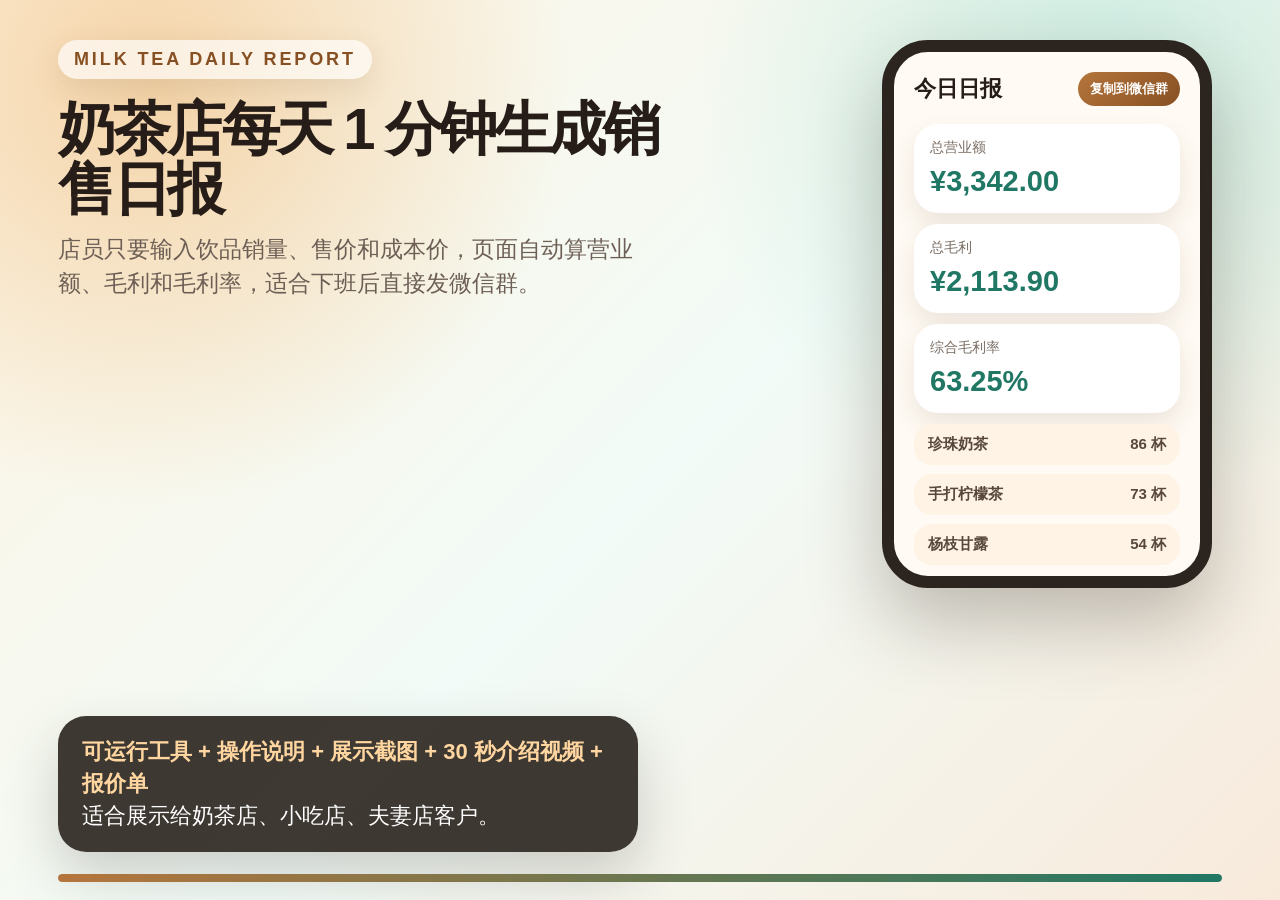
==== intro-video.html @ 0c88a12b "Build milk tea daily report deliverables" ====
<!DOCTYPE html>
<html lang="zh-CN">
  <head>
    <meta charset="UTF-8">
    <meta name="viewport" content="width=device-width, initial-scale=1.0">
    <title>奶茶店销售日报生成器介绍视频</title>
    <style>
      * {
        box-sizing: border-box;
      }

      body {
        min-height: 100vh;
        margin: 0;
        overflow: hidden;
        color: #261d18;
        background:
          radial-gradient(circle at 12% 10%, rgba(237, 184, 116, 0.55), transparent 30%),
          radial-gradient(circle at 86% 12%, rgba(128, 205, 178, 0.34), transparent 30%),
          linear-gradient(135deg, #fff4e3, #f2fbf7 52%, #f8eadb);
        font-family: "PingFang SC", "Noto Sans SC", "Microsoft YaHei", Arial, sans-serif;
      }

      .stage {
        position: relative;
        width: 100vw;
        height: 100vh;
        padding: 40px 58px;
      }

      .badge {
        display: inline-flex;
        padding: 9px 16px;
        border-radius: 999px;
        color: #875022;
        background: rgba(255, 255, 255, 0.65);
        box-shadow: 0 10px 30px rgba(99, 63, 31, 0.12);
        font-size: 18px;
        font-weight: 700;
        letter-spacing: 0.16em;
      }

      h1 {
        max-width: 640px;
        margin: 20px 0 12px;
        font-size: 58px;
        line-height: 1.04;
        letter-spacing: -0.06em;
      }

      .lead {
        max-width: 575px;
        margin: 0;
        color: #6d5f55;
        font-size: 23px;
        line-height: 1.5;
      }

      .phone {
        position: absolute;
        right: 68px;
        top: 40px;
        width: 330px;
        height: 548px;
        padding: 20px;
        border: 12px solid #2b241f;
        border-radius: 46px;
        background: #fffaf3;
        box-shadow: 0 34px 76px rgba(46, 32, 20, 0.28);
      }

      .phone-top {
        display: flex;
        justify-content: space-between;
        align-items: center;
        margin-bottom: 18px;
      }

      .phone-title {
        font-size: 22px;
        font-weight: 800;
      }

      .copy-pill {
        padding: 8px 12px;
        border-radius: 999px;
        color: #fff;
        background: linear-gradient(135deg, #b5753c, #875022);
        font-size: 13px;
        font-weight: 700;
      }

      .metric {
        margin-bottom: 11px;
        padding: 15px 16px;
        border-radius: 24px;
        background: #ffffff;
        box-shadow: 0 12px 26px rgba(70, 51, 34, 0.1);
      }

      .metric p {
        margin: 0 0 8px;
        color: #7a6e64;
        font-size: 14px;
      }

      .metric strong {
        display: block;
        color: #207864;
        font-size: 29px;
      }

      .row {
        display: flex;
        justify-content: space-between;
        margin-top: 9px;
        padding: 11px 14px;
        border-radius: 18px;
        background: #fff3e5;
        color: #58483c;
        font-size: 15px;
        font-weight: 700;
      }

      .script {
        position: absolute;
        left: 58px;
        bottom: 48px;
        width: 580px;
        padding: 20px 24px;
        border-radius: 28px;
        color: #fff;
        background: rgba(43, 36, 31, 0.9);
        box-shadow: 0 24px 55px rgba(43, 36, 31, 0.2);
        font-size: 22px;
        line-height: 1.45;
      }

      .highlight {
        color: #ffd69f;
        font-weight: 800;
      }

      .progress {
        position: absolute;
        left: 58px;
        right: 58px;
        bottom: 18px;
        height: 8px;
        overflow: hidden;
        border-radius: 999px;
        background: rgba(43, 36, 31, 0.12);
      }

      .progress::before {
        display: block;
        width: 100%;
        height: 100%;
        border-radius: inherit;
        background: linear-gradient(90deg, #b5753c, #207864);
        content: "";
        transform-origin: left;
        animation: progress 30s linear forwards;
      }

      .phone,
      .metric,
      .script {
        animation: float 4s ease-in-out infinite;
      }

      .metric:nth-child(3) {
        animation-delay: 0.3s;
      }

      .metric:nth-child(4) {
        animation-delay: 0.6s;
      }

      @keyframes float {
        0%, 100% {
          transform: translateY(0);
        }
        50% {
          transform: translateY(-8px);
        }
      }

      @keyframes progress {
        from {
          transform: scaleX(0);
        }
        to {
          transform: scaleX(1);
        }
      }
    </style>
  </head>
  <body>
    <main class="stage">
      <span class="badge">MILK TEA DAILY REPORT</span>
      <h1>奶茶店每天 1 分钟生成销售日报</h1>
      <p class="lead">店员只要输入饮品销量、售价和成本价，页面自动算营业额、毛利和毛利率，适合下班后直接发微信群。</p>

      <section class="phone" aria-label="产品演示">
        <div class="phone-top">
          <span class="phone-title">今日日报</span>
          <span class="copy-pill">复制到微信群</span>
        </div>
        <div class="metric">
          <p>总营业额</p>
          <strong>¥3,342.00</strong>
        </div>
        <div class="metric">
          <p>总毛利</p>
          <strong>¥2,113.90</strong>
        </div>
        <div class="metric">
          <p>综合毛利率</p>
          <strong>63.25%</strong>
        </div>
        <div class="row">
          <span>珍珠奶茶</span>
          <span>86 杯</span>
        </div>
        <div class="row">
          <span>手打柠檬茶</span>
          <span>73 杯</span>
        </div>
        <div class="row">
          <span>杨枝甘露</span>
          <span>54 杯</span>
        </div>
      </section>

      <section class="script">
        <span class="highlight">可运行工具 + 操作说明 + 展示截图 + 30 秒介绍视频 + 报价单</span><br>
        适合展示给奶茶店、小吃店、夫妻店客户。
      </section>

      <div class="progress" aria-hidden="true"></div>
    </main>
  </body>
</html>
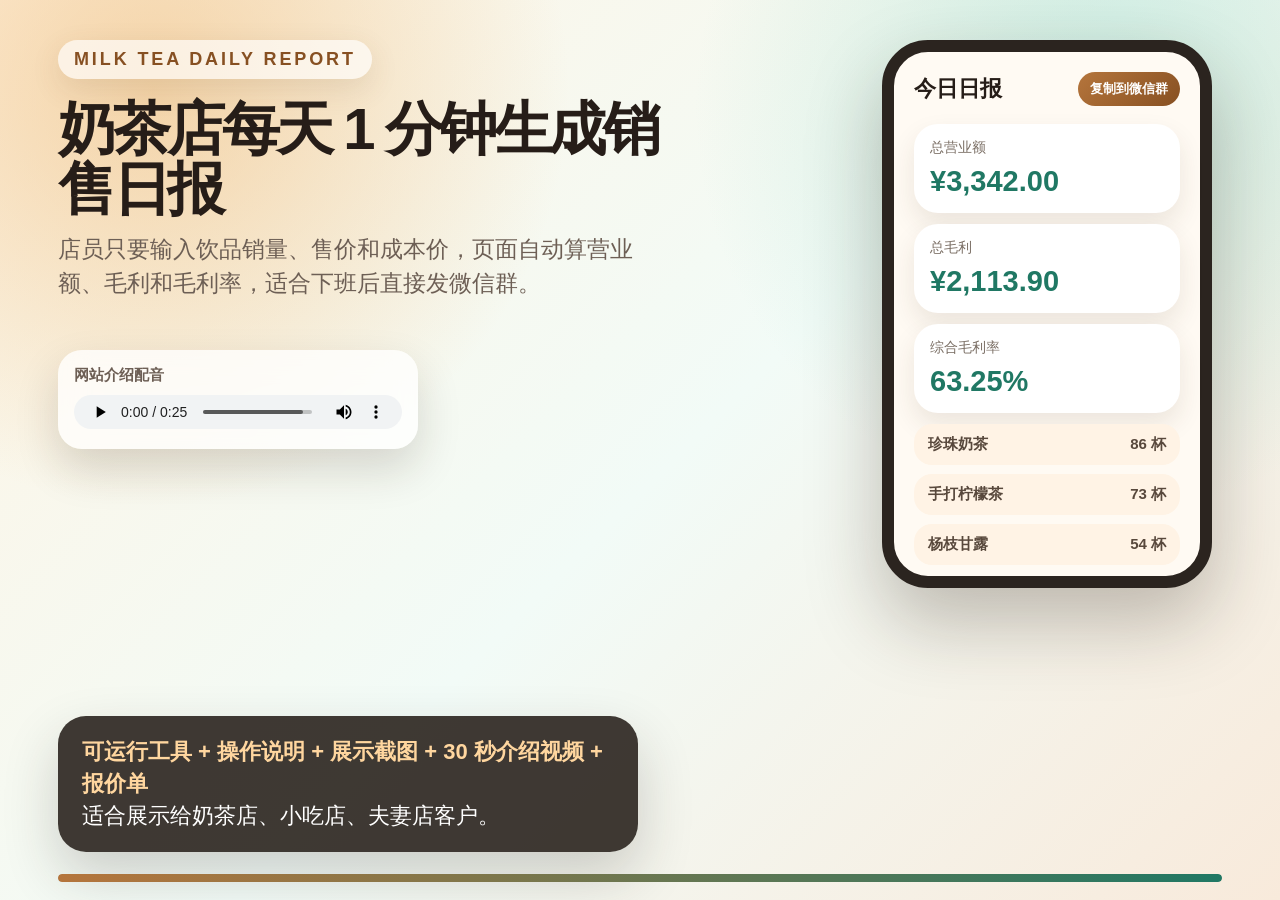
==== commit cc7bafd8: "Add generated website voiceover" ====
--- a/intro-video.html
+++ b/intro-video.html
@@ -163,6 +163,30 @@
         animation: progress 30s linear forwards;
       }
 
+      .voiceover {
+        position: absolute;
+        left: 58px;
+        top: 350px;
+        width: 360px;
+        padding: 16px;
+        border-radius: 24px;
+        background: rgba(255, 255, 255, 0.76);
+        box-shadow: 0 20px 44px rgba(46, 32, 20, 0.16);
+        backdrop-filter: blur(14px);
+      }
+
+      .voiceover p {
+        margin: 0 0 10px;
+        color: #6d5f55;
+        font-size: 15px;
+        font-weight: 700;
+      }
+
+      .voiceover audio {
+        width: 100%;
+        height: 34px;
+      }
+
       .phone,
       .metric,
       .script {
@@ -238,6 +262,11 @@
         适合展示给奶茶店、小吃店、夫妻店客户。
       </section>
 
+      <section class="voiceover" aria-label="网站介绍配音">
+        <p>网站介绍配音</p>
+        <audio controls preload="metadata" src="./generated-audio/site-voiceover.wav"></audio>
+      </section>
+
       <div class="progress" aria-hidden="true"></div>
     </main>
   </body>
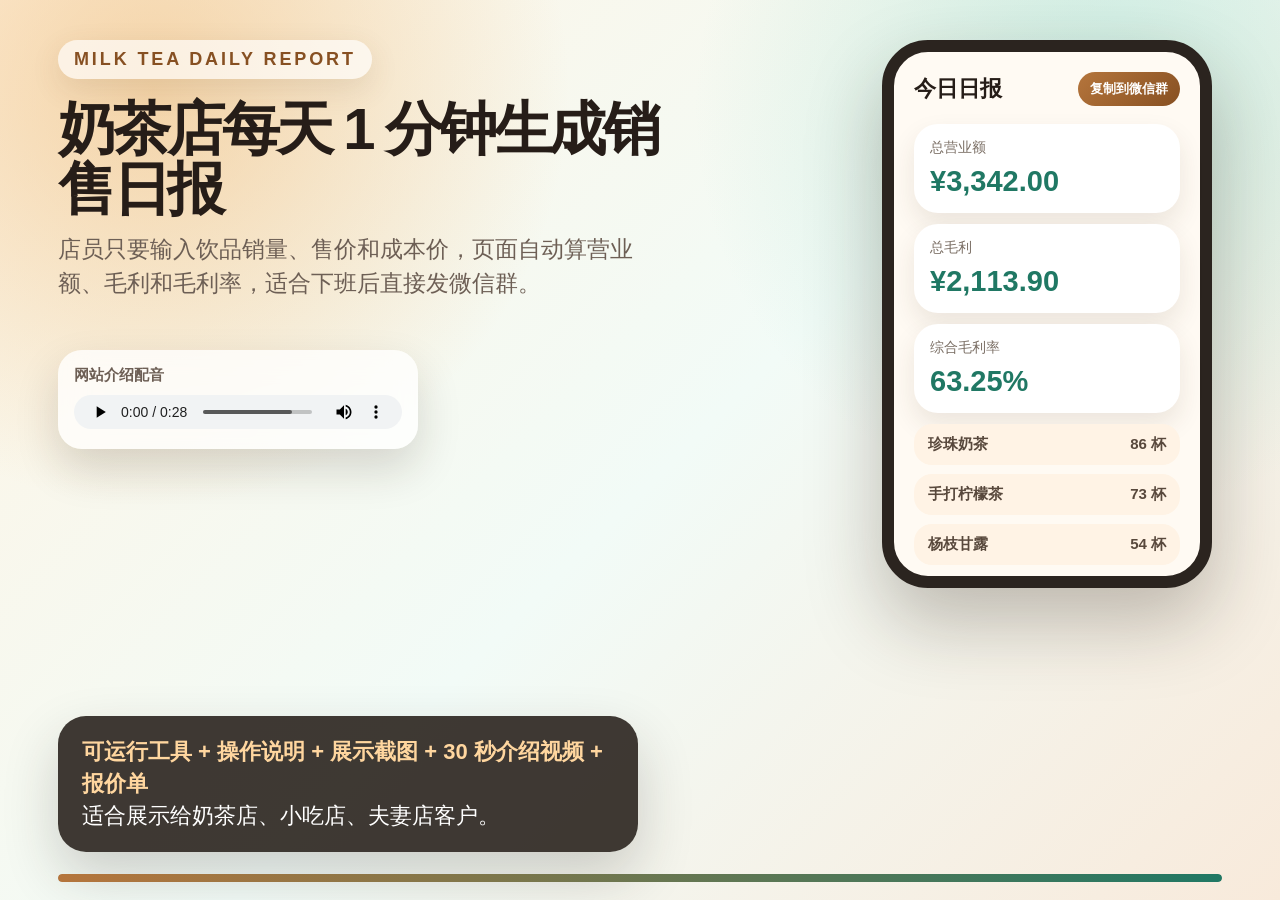
==== commit a4f8dac6: "Improve generated voiceover similarity" ====
--- a/intro-video.html
+++ b/intro-video.html
@@ -264,7 +264,7 @@
 
       <section class="voiceover" aria-label="网站介绍配音">
         <p>网站介绍配音</p>
-        <audio controls preload="metadata" src="./generated-audio/site-voiceover.wav"></audio>
+        <audio controls preload="metadata" src="./generated-audio/site-voiceover.wav?v=voice-v2"></audio>
       </section>
 
       <div class="progress" aria-hidden="true"></div>
